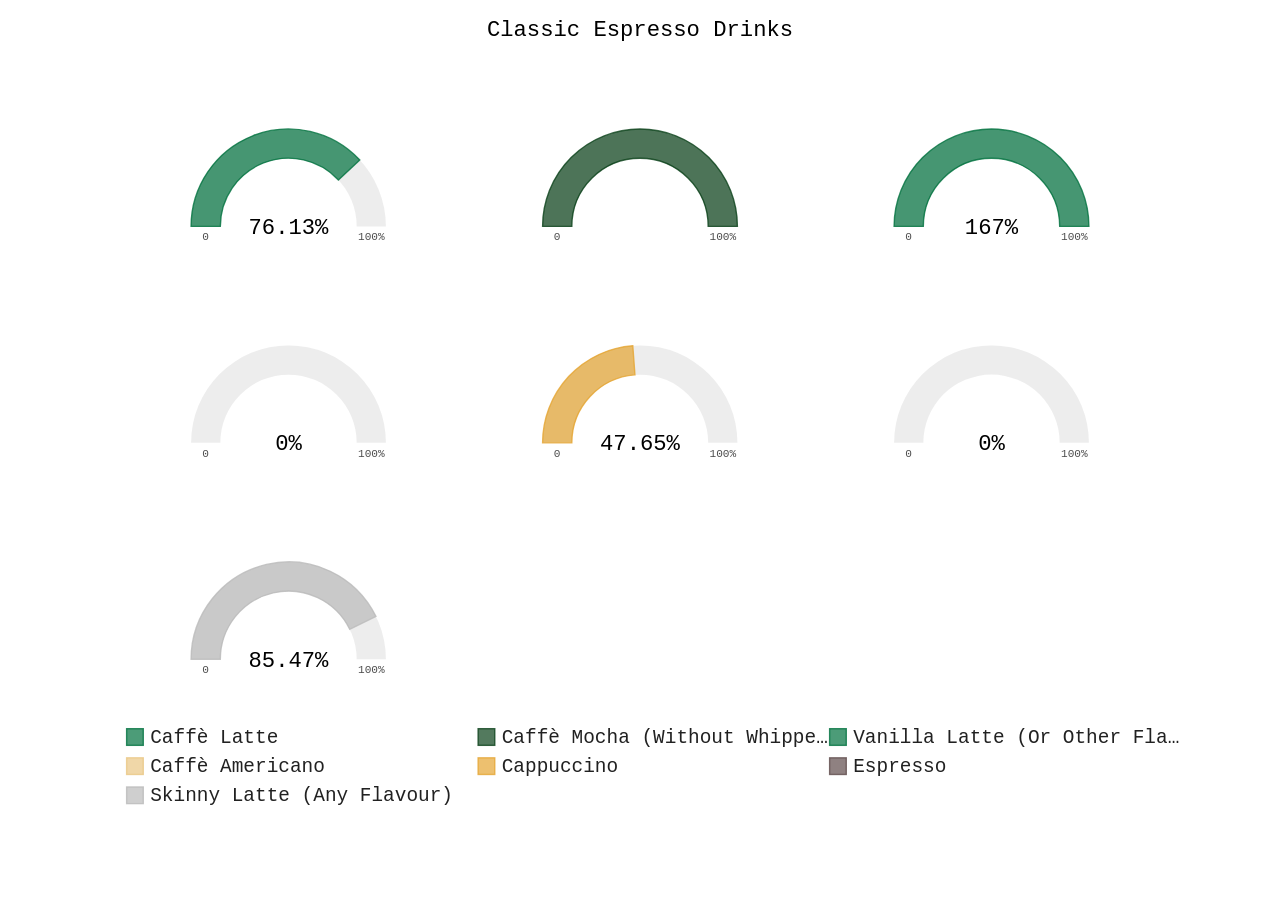
==== docs/html_graph/Classic_Espresso_drinks.html @ 9cadacb1 "add website folder as docs" ====
<!doctype html>
<html lang="en">
  <head>
    <title>Hello, world!</title>
    <!-- Required meta tags -->
    <meta charset="utf-8">
    <meta name="viewport" content="width=device-width, initial-scale=1, shrink-to-fit=no">

    <!-- Bootstrap CSS -->
    <link rel="stylesheet" href="https://maxcdn.bootstrapcdn.com/bootstrap/4.0.0-beta.2/css/bootstrap.min.css" integrity="sha384-PsH8R72JQ3SOdhVi3uxftmaW6Vc51MKb0q5P2rRUpPvrszuE4W1povHYgTpBfshb" crossorigin="anonymous">
  </head>
  <body>
    <div class="container">
      <figure>
          <embed type="image/svg+xml" src="../graph/sugar.svg" />
        </figure>
    </div>

    <!-- Optional JavaScript -->
    <!-- jQuery first, then Popper.js, then Bootstrap JS -->
    <script src="https://code.jquery.com/jquery-3.2.1.slim.min.js" integrity="sha384-KJ3o2DKtIkvYIK3UENzmM7KCkRr/rE9/Qpg6aAZGJwFDMVNA/GpGFF93hXpG5KkN" crossorigin="anonymous"></script>
    <script src="https://cdnjs.cloudflare.com/ajax/libs/popper.js/1.12.3/umd/popper.min.js" integrity="sha384-vFJXuSJphROIrBnz7yo7oB41mKfc8JzQZiCq4NCceLEaO4IHwicKwpJf9c9IpFgh" crossorigin="anonymous"></script>
    <script src="https://maxcdn.bootstrapcdn.com/bootstrap/4.0.0-beta.2/js/bootstrap.min.js" integrity="sha384-alpBpkh1PFOepccYVYDB4do5UnbKysX5WZXm3XxPqe5iKTfUKjNkCk9SaVuEZflJ" crossorigin="anonymous"></script>
  </body>
</html>
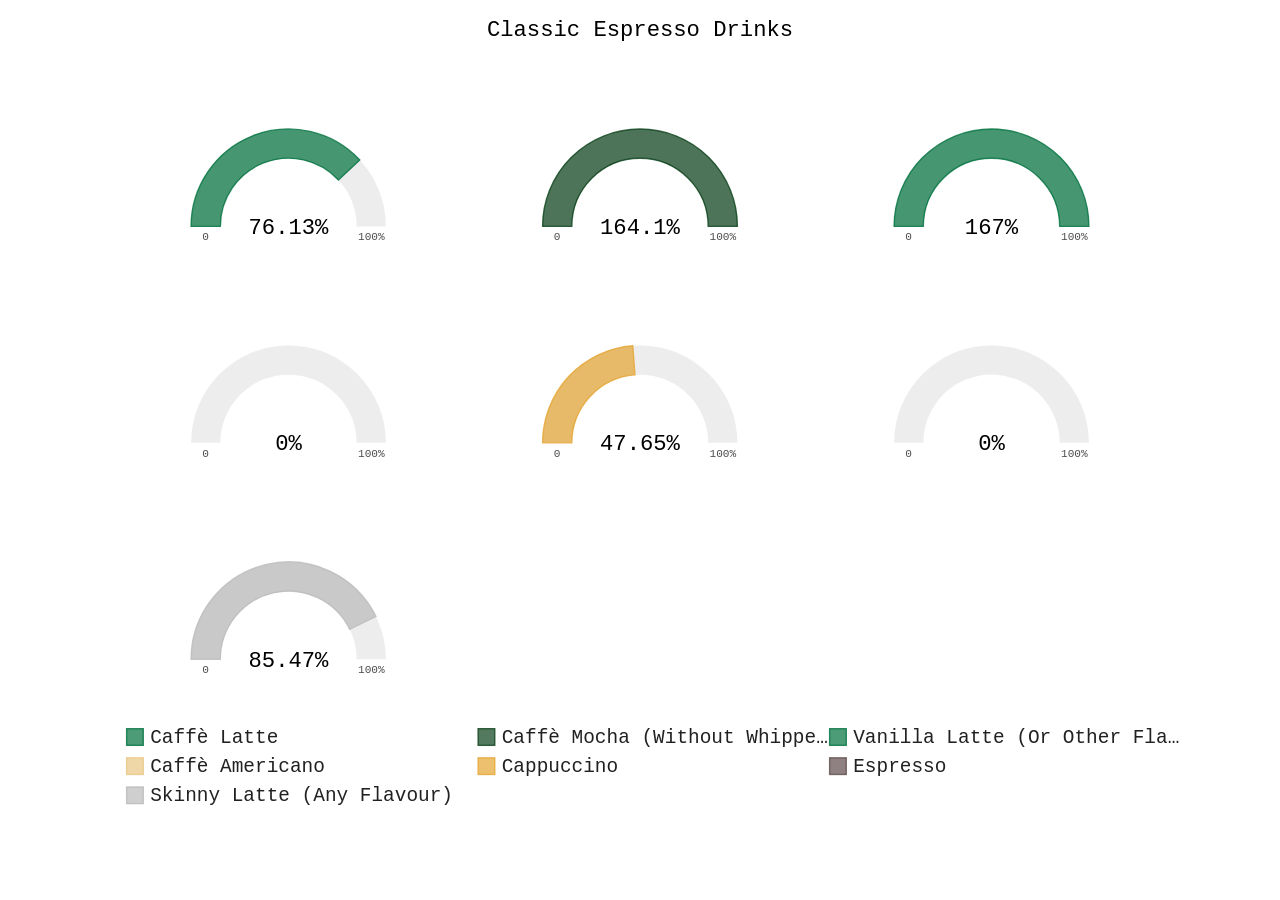
==== commit 3f3074d6: "Fix graph link" ====
--- a/docs/html_graph/Classic_Espresso_drinks.html
+++ b/docs/html_graph/Classic_Espresso_drinks.html
@@ -1,7 +1,7 @@
 <!doctype html>
 <html lang="en">
   <head>
-    <title>Hello, world!</title>
+    <title>Classic_Espresso_Drinks</title>
     <!-- Required meta tags -->
     <meta charset="utf-8">
     <meta name="viewport" content="width=device-width, initial-scale=1, shrink-to-fit=no">
@@ -12,7 +12,7 @@
   <body>
     <div class="container">
       <figure>
-          <embed type="image/svg+xml" src="../graph/sugar.svg" />
+          <embed type="image/svg+xml" src="../graph/Classic_Espresso_Drinks.svg" />
         </figure>
     </div>
 
@@ -22,4 +22,4 @@
     <script src="https://cdnjs.cloudflare.com/ajax/libs/popper.js/1.12.3/umd/popper.min.js" integrity="sha384-vFJXuSJphROIrBnz7yo7oB41mKfc8JzQZiCq4NCceLEaO4IHwicKwpJf9c9IpFgh" crossorigin="anonymous"></script>
     <script src="https://maxcdn.bootstrapcdn.com/bootstrap/4.0.0-beta.2/js/bootstrap.min.js" integrity="sha384-alpBpkh1PFOepccYVYDB4do5UnbKysX5WZXm3XxPqe5iKTfUKjNkCk9SaVuEZflJ" crossorigin="anonymous"></script>
   </body>
-</html>+</html>
